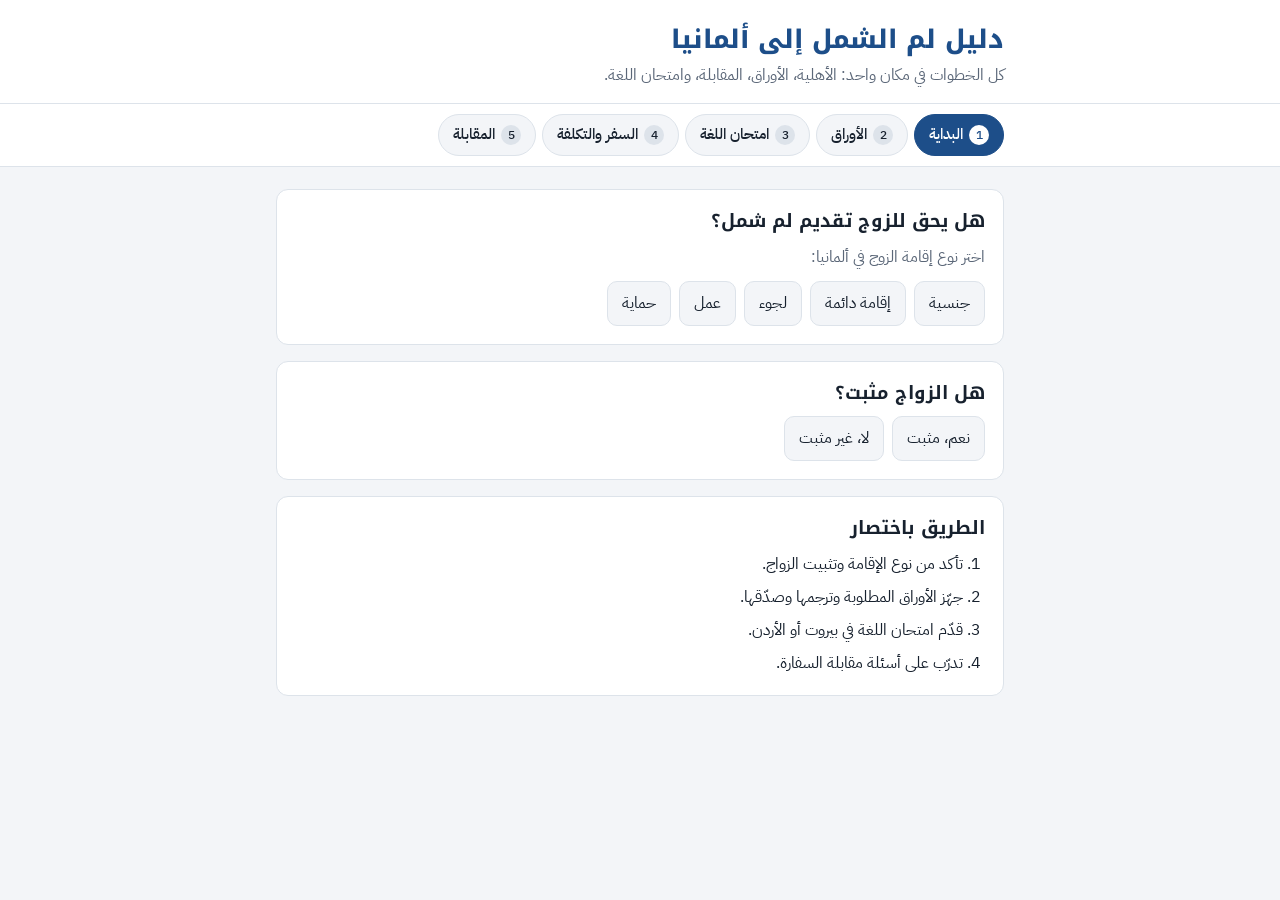
==== lam-shamel/index.html @ 8b8ff4df "إضافة دليل لم الشمل كصفحة مستقلة Co-Authored-By: Claude Opus 5.5 <noreply@anthropic.com> Claude-Sess" ====
<!doctype html>
<html lang="ar" dir="rtl">
<head>
<meta charset="utf-8">
<meta name="viewport" content="width=device-width, initial-scale=1, viewport-fit=cover">
<title>دليل لم الشمل</title>
<meta name="claude:viewport-fit-sides" content="cover">
<link rel="preconnect" href="https://fonts.googleapis.com">
<link rel="stylesheet" href="https://fonts.googleapis.com/css2?family=IBM+Plex+Sans+Arabic:wght@400;500;700&family=Noto+Kufi+Arabic:wght@600;800&display=swap">
<style>
/* Layout: one narrow column, sticky tab bar, each tab = one step of the file */
:root{
  --bg:#f3f5f8; --card:#ffffff; --fg:#17212e; --muted:#5b6778; --line:#dde3ea;
  --ink:#1d4e89; --ink-soft:#e5eef9; --stamp:#b3261e; --stamp-soft:#fbe9e7;
  --ok:#1f7a4d; --ok-soft:#e3f4ea; --warn:#946200; --warn-soft:#fdf3d8;
  --f-display:"Noto Kufi Arabic","IBM Plex Sans Arabic",Tahoma,sans-serif;
  --f-body:"IBM Plex Sans Arabic",Tahoma,"Segoe UI",sans-serif;
}
@media (prefers-color-scheme: dark){:root:not([data-theme="light"]){
  --bg:#10161f; --card:#18212d; --fg:#e8edf3; --muted:#9aa7b8; --line:#2a3646;
  --ink:#7fb0ec; --ink-soft:#1c2c42; --stamp:#f08a80; --stamp-soft:#3a1f1d;
  --ok:#6fcf9b; --ok-soft:#173326; --warn:#e6c062; --warn-soft:#33290f; color-scheme:dark}}
:root[data-theme="dark"]{
  --bg:#10161f; --card:#18212d; --fg:#e8edf3; --muted:#9aa7b8; --line:#2a3646;
  --ink:#7fb0ec; --ink-soft:#1c2c42; --stamp:#f08a80; --stamp-soft:#3a1f1d;
  --ok:#6fcf9b; --ok-soft:#173326; --warn:#e6c062; --warn-soft:#33290f; color-scheme:dark}
*{box-sizing:border-box}
body{background:var(--bg);color:var(--fg);font-family:var(--f-body);font-size:16px;line-height:1.7;direction:rtl}
body::before{content:"";position:fixed;inset:0 0 auto;height:env(safe-area-inset-top,0px);z-index:10;background:var(--card)}
.wrap{max-width:760px;margin:0 auto;padding-left:max(16px,env(safe-area-inset-left,0px));padding-right:max(16px,env(safe-area-inset-right,0px))}
header.top{background:var(--card);border-bottom:1px solid var(--line)}
header.top .wrap{padding-block:22px 14px}
h1,h2,h3{font-family:var(--f-display);text-wrap:balance;margin:0;line-height:1.4}
h1{font-size:1.6rem;font-weight:800;color:var(--ink)}
.sub{color:var(--muted);margin:4px 0 0}
nav.tabs{position:sticky;top:env(safe-area-inset-top,0px);z-index:5;background:var(--card);border-bottom:1px solid var(--line)}
nav.tabs .wrap{display:flex;gap:6px;overflow-x:auto;padding-block:10px;scrollbar-width:none}
nav.tabs button{flex:0 0 auto;font:inherit;font-weight:500;font-size:.95rem;border:1px solid var(--line);background:var(--bg);color:var(--fg);padding:7px 14px;border-radius:999px;cursor:pointer;display:flex;gap:6px;align-items:center}
nav.tabs button .n{font-size:.75rem;background:var(--line);border-radius:999px;width:20px;height:20px;display:grid;place-items:center}
nav.tabs button[aria-selected="true"]{background:var(--ink);color:var(--card);border-color:var(--ink)}
nav.tabs button[aria-selected="true"] .n{background:var(--card);color:var(--ink)}
button:focus-visible,select:focus-visible,input:focus-visible{outline:3px solid var(--ink);outline-offset:2px}
main .wrap{padding-block:22px 48px;display:flex;flex-direction:column;gap:18px}
section[role=tabpanel]{display:flex;flex-direction:column;gap:16px}
.card{background:var(--card);border:1px solid var(--line);border-radius:12px;padding:18px}
.card h2{font-size:1.15rem;margin-bottom:10px}
.lead{font-size:1.05rem;margin:0}
.muted{color:var(--muted)}
.chips{display:flex;flex-wrap:wrap;gap:8px}
.chip{border:1px solid var(--line);background:var(--bg);color:var(--fg);font:inherit;padding:8px 14px;border-radius:10px;cursor:pointer}
.chip[aria-pressed="true"]{border-color:var(--ink);background:var(--ink-soft);color:var(--ink);font-weight:700}
.result{margin-top:14px;padding:12px 14px;border-radius:10px;font-weight:500}
.result.ok{background:var(--ok-soft);color:var(--ok)}
.result.no{background:var(--stamp-soft);color:var(--stamp)}
.note{background:var(--warn-soft);color:var(--warn);border-radius:10px;padding:10px 14px;font-size:.95rem}
.price-row{display:grid;grid-template-columns:repeat(auto-fit,minmax(200px,1fr));gap:12px}
.price{border:1px solid var(--line);border-radius:10px;padding:14px;display:flex;flex-direction:column;gap:2px}
.price b{font-family:var(--f-display);font-size:1.5rem;color:var(--ink);font-variant-numeric:tabular-nums}
.progress{display:flex;align-items:center;gap:12px}
.bar{flex:1;height:10px;background:var(--line);border-radius:99px;overflow:hidden}
.bar i{display:block;height:100%;background:var(--ok);width:0;transition:width .3s}
.group h3{font-size:1rem;color:var(--muted);margin:6px 0 8px}
.check{display:flex;gap:12px;align-items:flex-start;padding:12px 0;border-top:1px solid var(--line);cursor:pointer}
.check:first-of-type{border-top:0}
.check input{width:22px;height:22px;margin-top:3px;accent-color:var(--ok);flex:0 0 auto}
.check .t{font-weight:700}
.check .d{color:var(--muted);font-size:.93rem}
.check.done .t{text-decoration:line-through;color:var(--muted)}
.tag{display:inline-block;font-size:.75rem;font-weight:500;background:var(--warn-soft);color:var(--warn);border-radius:6px;padding:0 8px;margin-inline-start:6px}
.btn{font:inherit;font-weight:500;border:1px solid var(--ink);background:var(--ink);color:var(--card);padding:9px 18px;border-radius:10px;cursor:pointer}
.btn.ghost{background:transparent;color:var(--ink)}
.btn:disabled{opacity:.4;cursor:default}
.qcard{text-align:center;padding:28px 18px}
.qnum{color:var(--muted);font-size:.9rem}
.qtext{font-family:var(--f-display);font-size:1.45rem;font-weight:600;margin:10px 0 18px;min-height:2.6em;display:grid;place-items:center}
.qcard textarea{width:100%;font:inherit;border:1px solid var(--line);background:var(--bg);color:var(--fg);border-radius:10px;padding:10px;min-height:70px;resize:vertical}
.qnav{display:flex;justify-content:space-between;gap:10px;margin-top:14px}
ol.qlist{margin:0;padding-inline-start:22px;display:flex;flex-direction:column;gap:6px}
.field{display:flex;flex-direction:column;gap:6px}
.field label{font-weight:500;font-size:.95rem}
.exams{display:grid;gap:12px}
.exam{border:1px solid var(--line);border-radius:12px;padding:14px;display:grid;grid-template-columns:1fr auto;gap:4px 12px;background:var(--card)}
.exam .name{font-weight:700}
.exam .cost{font-family:var(--f-display);font-size:1.35rem;color:var(--ink);font-variant-numeric:tabular-nums;grid-row:span 2;align-self:center}
.exam .when{font-size:.92rem}
.exam .parts{grid-column:1/-1;font-size:.88rem;color:var(--muted);border-top:1px dashed var(--line);padding-top:6px;margin-top:4px}
.exam.na{opacity:.6}
.pill{display:inline-block;font-size:.78rem;border-radius:99px;padding:1px 10px;font-weight:500}
.pill.ok{background:var(--ok-soft);color:var(--ok)}
.pill.soon{background:var(--warn-soft);color:var(--warn)}
.pill.no{background:var(--stamp-soft);color:var(--stamp)}
.tbl{overflow-x:auto}
table{width:100%;border-collapse:collapse;font-size:.93rem}
th,td{text-align:right;padding:9px 8px;border-bottom:1px solid var(--line);vertical-align:top}
th{color:var(--muted);font-weight:500;font-size:.85rem}
td.num{font-variant-numeric:tabular-nums;font-weight:700;white-space:nowrap}
.calc{display:grid;grid-template-columns:repeat(auto-fit,minmax(200px,1fr));gap:12px}
select,input[type=number]{font:inherit;border:1px solid var(--line);background:var(--bg);color:var(--fg);border-radius:10px;padding:9px 10px;width:100%}
.total{display:flex;flex-direction:column;gap:4px;margin-top:16px;padding:16px;border-radius:12px;background:var(--ink-soft)}
.total .line{display:flex;justify-content:space-between;gap:10px;font-size:.95rem}
.total .sum{font-family:var(--f-display);font-size:1.8rem;color:var(--ink);font-variant-numeric:tabular-nums;border-top:1px solid var(--line);padding-top:8px;margin-top:4px;display:flex;justify-content:space-between}
@media (prefers-reduced-motion:reduce){*{transition:none!important}}
</style>
<style>body{margin:0}[hidden]{display:none!important}</style>
</head>
<body>

<header class="top"><div class="wrap">
  <h1>دليل لم الشمل إلى ألمانيا</h1>
  <p class="sub">كل الخطوات في مكان واحد: الأهلية، الأوراق، المقابلة، وامتحان اللغة.</p>
</div></header>

<nav class="tabs" aria-label="الأقسام"><div class="wrap" role="tablist">
  <button role="tab" id="t-start" data-tab="start" aria-selected="true"><span class="n">1</span>البداية</button>
  <button role="tab" id="t-docs" data-tab="docs" aria-selected="false"><span class="n">2</span>الأوراق</button>
  <button role="tab" id="t-lang" data-tab="lang" aria-selected="false"><span class="n">3</span>امتحان اللغة</button>
  <button role="tab" id="t-trip" data-tab="trip" aria-selected="false"><span class="n">4</span>السفر والتكلفة</button>
  <button role="tab" id="t-int" data-tab="int" aria-selected="false"><span class="n">5</span>المقابلة</button>
</div></nav>

<main><div class="wrap">

<!-- 1 START -->
<section role="tabpanel" id="p-start">
  <div class="card">
    <h2>هل يحق للزوج تقديم لم شمل؟</h2>
    <p class="muted" style="margin:0 0 10px">اختر نوع إقامة الزوج في ألمانيا:</p>
    <div class="chips" id="resChips"></div>
    <div id="resResult" class="result" hidden></div>
  </div>
  <div class="card">
    <h2>هل الزواج مثبت؟</h2>
    <div class="chips" id="marChips">
      <button class="chip" id="mar-yes" data-v="yes" aria-pressed="false">نعم، مثبت</button>
      <button class="chip" id="mar-no" data-v="no" aria-pressed="false">لا، غير مثبت</button>
    </div>
    <div id="marYes" class="result ok" hidden>ممتاز. ستحتاج صورة عن <b>صك أو قرار الزواج</b>. تابع إلى قسم الأوراق.</div>
    <div id="marNo" hidden style="margin-top:14px">
      <p style="margin:0 0 10px">يجب تثبيت الزواج أولاً. يوجد خياران:</p>
      <div class="price-row">
        <div class="price"><span>وكالة سفارة</span><b>250$</b><span class="muted">خدمة تثبيت زواج</span></div>
        <div class="price"><span>وكالة نوتار</span><b>850$</b><span class="muted">خدمة تثبيت زواج</span></div>
      </div>
    </div>
  </div>
  <div class="card">
    <h2>الطريق باختصار</h2>
    <ol class="qlist">
      <li>تأكد من نوع الإقامة وتثبيت الزواج.</li>
      <li>جهّز الأوراق المطلوبة وترجمها وصدّقها.</li>
      <li>قدّم امتحان اللغة في بيروت أو الأردن.</li>
      <li>تدرّب على أسئلة مقابلة السفارة.</li>
    </ol>
  </div>
</section>

<!-- 2 DOCS -->
<section role="tabpanel" id="p-docs" hidden>
  <div class="card">
    <div class="progress"><b id="docCount">0 / 0</b><div class="bar"><i id="docBar"></i></div></div>
    <p class="muted" style="margin:8px 0 0;font-size:.9rem">علّم على كل ورقة تجهزت. تبقى العلامات محفوظة على جهازك.</p>
  </div>
  <div id="docGroups" style="display:flex;flex-direction:column;gap:16px"></div>
  <div class="note">معظم الأوراق تحتاج: <b>ترجمة</b> + <b>تصديق الخارجية</b>. بيان الزواج والبيان العائلي يحتاجان أيضاً <b>تصديق السفارة الألمانية في بيروت</b>.</div>
</section>

<!-- 3 LANG -->
<section role="tabpanel" id="p-lang" hidden>
  <div class="card">
    <h2>ابحث عن امتحان</h2>
    <div class="field"><label>المستوى</label><div class="chips" id="lvlChips"></div></div>
    <div class="field" style="margin-top:12px"><label>المكان</label><div class="chips" id="placeChips"></div></div>
  </div>
  <div class="exams" id="examList"></div>
  <div class="card">
    <h2>ماذا يشمل السعر؟</h2>
    <div class="tbl"><table>
      <thead><tr><th>المعهد</th><th>يشمل</th><th>إضافات / خصومات</th></tr></thead>
      <tbody id="inclBody"></tbody>
    </table></div>
  </div>
  <div class="note">صلاحية شهادة اللغة <b>سنة واحدة</b> في جميع المعاهد.</div>
</section>

<!-- 4 TRIP -->
<section role="tabpanel" id="p-trip" hidden>
  <div class="card">
    <h2>احسب التكلفة التقريبية</h2>
    <div class="calc">
      <div class="field"><label for="cLvl">المستوى</label><select id="cLvl"></select></div>
      <div class="field"><label for="cInst">المعهد والمكان</label><select id="cInst"></select></div>
      <div class="field" id="fRoom"><label for="cRoom">المبيت في لبنان</label>
        <select id="cRoom"><option value="150">غرفة مفردة (150$)</option><option value="125">غرفة مشتركة بنات (125$)</option></select></div>
      <div class="field" id="fBus" hidden><label for="cBus">المواصلات للأردن</label>
        <select id="cBus"><option value="30">باصات (30$)</option><option value="100">سيارة ركاب (100$)</option></select></div>
      <div class="field" id="fNights" hidden><label for="cNights">عدد الليالي بالفندق</label>
        <input type="number" id="cNights" min="0" max="10" value="1"></div>
    </div>
    <div class="total" id="total"></div>
    <p class="muted" style="font-size:.85rem;margin:8px 0 0">تقدير فقط حسب الأسعار في الملف. لا يشمل الإضافات الاختيارية (نتيجة مستعجلة، مرافق).</p>
  </div>
  <div class="card">
    <h2>لبنان</h2>
    <p style="margin:0">الانطلاق الساعة 3 عصراً قبل الامتحان بيوم، استلام الفندق، ثم التوجه لمركز الفحص صباح اليوم التالي.</p>
    <div class="price-row" style="margin-top:12px">
      <div class="price"><span>غرفة مفردة</span><b>150$</b><span class="muted">سفر + مبيت</span></div>
      <div class="price"><span>غرفة مشتركة (بنات)</span><b>125$</b><span class="muted">سفر + مبيت</span></div>
    </div>
  </div>
  <div class="card">
    <h2>الأردن</h2>
    <div class="tbl"><table><tbody>
      <tr><td>تصريح الدخول</td><td class="num">130$</td></tr>
      <tr><td>مواصلات ذهاب وإياب</td><td class="num">باص 30$ · سيارة 100$</td></tr>
      <tr><td>الفندق (مع الفطور)</td><td class="num">50$ / ليلة</td></tr>
      <tr><td>مواصلات داخلية</td><td class="num">25$</td></tr>
    </tbody></table></div>
  </div>
</section>

<!-- 5 INTERVIEW -->
<section role="tabpanel" id="p-int" hidden>
  <div class="card qcard">
    <div class="qnum" id="qNum"></div>
    <div class="qtext" id="qText"></div>
    <textarea id="qAns" placeholder="اكتبي جوابك هنا للتدريب (يُحفظ على جهازك)"></textarea>
    <div class="qnav">
      <button class="btn ghost" id="qPrev">→ السابق</button>
      <button class="btn" id="qNext">التالي ←</button>
    </div>
  </div>
  <div class="card">
    <h2>كل الأسئلة</h2>
    <ol class="qlist" id="qAll"></ol>
  </div>
  <div class="note">جاوبي بصدق وبنفس المعلومات الموجودة في الأوراق. ركّزي على التواريخ: تاريخ تثبيت الزواج، وتاريخ دخول الزوج لألمانيا.</div>
</section>

</div></main>

<script>
const store={get(k,d){try{const v=localStorage.getItem(k);return v?JSON.parse(v):d}catch(e){return d}},set(k,v){try{localStorage.setItem(k,JSON.stringify(v))}catch(e){}}};

/* Tabs */
const tabs=[...document.querySelectorAll('[role=tab]')];
function openTab(id){tabs.forEach(t=>{const on=t.dataset.tab===id;t.setAttribute('aria-selected',on);document.getElementById('p-'+t.dataset.tab).hidden=!on});store.set('tab',id)}
tabs.forEach(t=>t.onclick=()=>{openTab(t.dataset.tab);window.scrollTo({top:0})});
openTab(store.get('tab','start'));

/* 1. Eligibility */
const RES=[["جنسية",1],["إقامة دائمة",1],["لجوء",1],["عمل",1],["حماية",0]];
const resChips=document.getElementById('resChips'),resResult=document.getElementById('resResult');
RES.forEach(([n,ok],i)=>{const b=document.createElement('button');b.className='chip';b.id='res-'+i;b.textContent=n;b.setAttribute('aria-pressed','false');
  b.onclick=()=>{[...resChips.children].forEach(c=>c.setAttribute('aria-pressed',c===b));resResult.hidden=false;
    resResult.className='result '+(ok?'ok':'no');resResult.textContent=ok?'نعم، يحق له تقديم لم شمل.':'للأسف، أصحاب إقامة الحماية غير مشمولين بلم الشمل.'};resChips.appendChild(b)});
document.querySelectorAll('#marChips .chip').forEach(b=>b.onclick=()=>{document.querySelectorAll('#marChips .chip').forEach(c=>c.setAttribute('aria-pressed',c===b));
  document.getElementById('marYes').hidden=b.dataset.v!=='yes';document.getElementById('marNo').hidden=b.dataset.v!=='no'});

/* 2. Documents */
const DOCS=[
 ["أوراق الزوجة",[
  ["صك الزواج","صادر من المحكمة الشرعية، مترجم، ومصدق خارجية"],
  ["الوكالات (إن وجدت)","مترجمة ومصدقة خارجية — لتثبيت الزواج إن لم يكن مثبتاً"],
  ["بيان زواج","مترجم، مصدق خارجية، ومصدق السفارة الألمانية في بيروت"],
  ["بيان عائلي","مترجم، مصدق خارجية، ومصدق السفارة الألمانية في بيروت"],
  ["بيان ولادة للزوجة","مترجم، ومصدق خارجية"],
  ["إخراج قيد فردي للزوجة","مترجم، ومصدق خارجية"],
  ["أوراق الطلاق السابق (إن وجد)","قرار طلاق + بيان طلاق، مترجمين ومصدقين خارجية والسفارة. للزوجة أو للزوج"]]],
 ["أوراق الزوج (من ألمانيا)",[
  ["شهادة السكن (Meldebescheinigung)","حديثة، تاريخها أقل من 6 شهور"],
  ["عقد البيت","المساحة 17 متر مربع للشخص الواحد على الأقل"],
  ["إثبات الشخصية","هوية ألمانية، أو جواز ألماني للمجنّس + شهادة التجنيس"],
  ["بيان حركة","لبيان تواريخ الدخول والخروج"],
  ["إثبات العمل","عقد العمل وبيان الراتب","إقامة دائمة ولجوء"],
  ["البيشايد (Bescheid)","لأصحاب الإقامة الدائمة واللجوء","إقامة دائمة ولجوء"]]]];
let done=store.get('docs',{});
const docGroups=document.getElementById('docGroups');let total=0;
DOCS.forEach(([g,items],gi)=>{const c=document.createElement('div');c.className='card group';c.innerHTML='<h3>'+g+'</h3>';
  items.forEach(([t,d,tag],i)=>{total++;const id='doc-'+gi+'-'+i;const l=document.createElement('label');l.className='check';
    l.innerHTML='<input type="checkbox" id="'+id+'"><div><div class="t">'+t+(tag?'<span class="tag">'+tag+'</span>':'')+'</div><div class="d">'+d+'</div></div>';
    const cb=l.querySelector('input');cb.checked=!!done[id];l.classList.toggle('done',cb.checked);
    cb.onchange=()=>{done[id]=cb.checked;l.classList.toggle('done',cb.checked);store.set('docs',done);upd()};c.appendChild(l)});
  docGroups.appendChild(c)});
function upd(){const n=Object.values(done).filter(Boolean).length;document.getElementById('docCount').textContent=n+' / '+total;document.getElementById('docBar').style.width=(n/total*100)+'%'}
upd();

/* 3. Language exams */
const EX=[
 ["A1","غوتة","بيروت",260,"متاح شهر 12 (2026) وشهر 1 (2027)","ok",""],
 ["A1","غوتة","الأردن",240,"غير متاح حالياً، سيفتح قريباً لعام 2027","soon",""],
 ["A1","ÖSD","بيروت",400,"شهر 11 و 12 (2027)","ok","قسم محادثة أو كتابي فقط: 300$"],
 ["A1","ÖSD","الأردن",250,"شهر 11 و 12 (2027)","ok","قسم محادثة: 110$ · قسم كتابي: 180$"],
 ["A2","غوتة","بيروت",280,"متاح شهر 12 (2026) وشهر 1 (2027)","ok",""],
 ["A2","غوتة","الأردن",260,"متاح شهر 12 (2026)","ok",""],
 ["A2","ÖSD","بيروت",420,"شهر 11 و 12 (2027)","ok","قسم كتابي أو محادثة فقط: 300$"],
 ["A2","ÖSD","الأردن",null,"غير متاح","no",""],
 ["B1","غوتة","بيروت",300,"متاح شهر 1 (2027)","ok","أول قسم: 140$ · كل قسم إضافي: 110$"],
 ["B1","غوتة","الأردن",260,"غير متاح حالياً، مواعيد لعام 2027","soon","أول قسم: 140$ · كل قسم إضافي: 105$"],
 ["B1","ÖSD","بيروت",420,"شهر 11 و 12 (2027)","ok","شفهي: 295$ · كتابي: قسم 235$، قسمين 325$، ثلاثة 375$"],
 ["B1","ÖSD","الأردن",275,"متاح","ok","أول قسم: 150$ · قسمين: 190$ · 3 أقسام: 235$"],
 ["B2","غوتة","بيروت",340,"متاح شهر 1 (2027)","ok","أول قسم: 160$ · كل قسم إضافي: 120$"],
 ["B2","غوتة","الأردن",300,"غير متاح حالياً، مواعيد لعام 2027","soon","أول قسم: 140$ · كل قسم إضافي: 105$"],
 ["B2","ÖSD","بيروت",475,"شهر 11 و 12 (2026)","ok","لا يمكن تقديم أقسام منفصلة"],
 ["B2","ÖSD","الأردن",300,"متاح","ok","أول قسم: 150$ · قسمين: 260$"]];
const PILL={ok:"متاح",soon:"قريباً",no:"غير متاح"};
let lvl=store.get('lvl','A1'),place=store.get('place','الكل');
function chipRow(el,vals,cur,set){el.innerHTML='';vals.forEach(v=>{const b=document.createElement('button');b.className='chip';b.id=el.id+'-'+v;b.textContent=v;b.setAttribute('aria-pressed',v===cur);b.onclick=()=>set(v);el.appendChild(b)})}
function renderEx(){
  chipRow(document.getElementById('lvlChips'),["A1","A2","B1","B2"],lvl,v=>{lvl=v;store.set('lvl',v);renderEx()});
  chipRow(document.getElementById('placeChips'),["الكل","بيروت","الأردن"],place,v=>{place=v;store.set('place',v);renderEx()});
  const list=document.getElementById('examList');list.innerHTML='';
  EX.filter(e=>e[0]===lvl&&(place==='الكل'||e[2]===place)).sort((a,b)=>(a[3]??1e9)-(b[3]??1e9)).forEach(e=>{
    const d=document.createElement('div');d.className='exam'+(e[5]==='no'?' na':'');
    d.innerHTML='<div class="name">'+e[1]+' — '+e[2]+' <span class="pill '+e[5]+'">'+PILL[e[5]]+'</span></div><div class="cost">'+(e[3]?e[3]+'$':'—')+'</div><div class="when muted">'+e[4]+'</div>'+(e[6]?'<div class="parts">تقديم أقسام منفصلة: '+e[6]+'</div>':'');
    list.appendChild(d)})}
renderEx();
const INCL=[["غوتة بيروت","رسوم الامتحان","تصريح دخول لبنان مجاناً. يرسل المعهد استمارة قبل 10 أيام لتعبئتها للتراخيص"],
 ["غوتة الأردن","رسوم الامتحان","—"],
 ["ÖSD بيروت","التسجيل + تصريح الدخول + استلام الشهادة","+90$ نتيجة مستعجلة · +85$ لإضافة مرافق · −85$ إن لم ترغب بتصريح الدخول"],
 ["ÖSD الأردن","التسجيل للامتحان فقط","+30$ للحصول على الشهادة واستلامها"]];
document.getElementById('inclBody').innerHTML=INCL.map(r=>'<tr><td><b>'+r[0]+'</b></td><td>'+r[1]+'</td><td>'+r[2]+'</td></tr>').join('');

/* 4. Cost calculator */
const cLvl=document.getElementById('cLvl'),cInst=document.getElementById('cInst');
cLvl.innerHTML=["A1","A2","B1","B2"].map(v=>'<option>'+v+'</option>').join('');
function fillInst(){const opts=EX.filter(e=>e[0]===cLvl.value&&e[3]);const prev=cInst.value;
  cInst.innerHTML=opts.map(e=>'<option value="'+e[1]+'|'+e[2]+'">'+e[1]+' — '+e[2]+' ('+e[3]+'$)</option>').join('');
  if([...cInst.options].some(o=>o.value===prev))cInst.value=prev;calc()}
function calc(){const [inst,pl]=cInst.value.split('|');const e=EX.find(x=>x[0]===cLvl.value&&x[1]===inst&&x[2]===pl);
  const jo=pl==='الأردن';document.getElementById('fRoom').hidden=jo;document.getElementById('fBus').hidden=!jo;document.getElementById('fNights').hidden=!jo;
  const lines=[["رسوم الامتحان ("+inst+" "+pl+")",e[3]]];
  if(jo){const n=Math.max(0,Math.min(10,+document.getElementById('cNights').value||0));
    lines.push(["تصريح دخول الأردن",130],["مواصلات ذهاب وإياب",+document.getElementById('cBus').value],["الفندق: "+n+" ليلة × 50$",n*50],["مواصلات داخلية",25]);
    if(inst==='ÖSD')lines.push(["استلام الشهادة (ÖSD الأردن)",30])}
  else lines.push(["السفر والمبيت في لبنان",+document.getElementById('cRoom').value]);
  const sum=lines.reduce((a,l)=>a+l[1],0);
  document.getElementById('total').innerHTML=lines.map(l=>'<div class="line"><span>'+l[0]+'</span><span>'+l[1]+'$</span></div>').join('')+'<div class="sum"><span>المجموع</span><span>'+sum+'$</span></div>'}
cLvl.onchange=fillInst;['cInst','cRoom','cBus','cNights'].forEach(id=>document.getElementById(id).addEventListener('input',calc));
fillInst();

/* 5. Interview */
const Q=["شو اسم زوجك؟","قديش مواليده؟","وين ثبتو الزواج تبعكم؟","إيمتى ثبتو الزواج بالمحكمة؟ / خارج المحكمة؟","مين كان وكيلك؟","مين وكيل زوجك؟","قديش كان مهرك؟","مين بيصرف عليكي؟","كيف تعرفتي على زوجك؟","صار في حفلة خطبة أو زواج؟","شو بيشتغل زوجك؟","قديش بيقبض؟","وين ساكن زوجك؟","إلك قرايبين بألمانيا؟","ناوية تشتغلي؟","إيمتى دخل زوجك لألمانيا أول مرة؟","تزوجتو بشكل فعلي؟"];
let qi=0,ans=store.get('ans',{});const qAns=document.getElementById('qAns');
function showQ(){document.getElementById('qNum').textContent='سؤال '+(qi+1)+' من '+Q.length;document.getElementById('qText').textContent=Q[qi];
  qAns.value=ans[qi]||'';document.getElementById('qPrev').disabled=qi===0;document.getElementById('qNext').disabled=qi===Q.length-1}
qAns.oninput=()=>{ans[qi]=qAns.value;store.set('ans',ans)};
document.getElementById('qPrev').onclick=()=>{qi--;showQ()};document.getElementById('qNext').onclick=()=>{qi++;showQ()};
document.getElementById('qAll').innerHTML=Q.map((q,i)=>'<li><a href="#" data-i="'+i+'" style="color:inherit">'+q+'</a></li>').join('');
document.getElementById('qAll').onclick=e=>{const a=e.target.closest('a');if(!a)return;e.preventDefault();qi=+a.dataset.i;showQ();window.scrollTo({top:0,behavior:'smooth'})};
showQ();
</script>

</body>
</html>
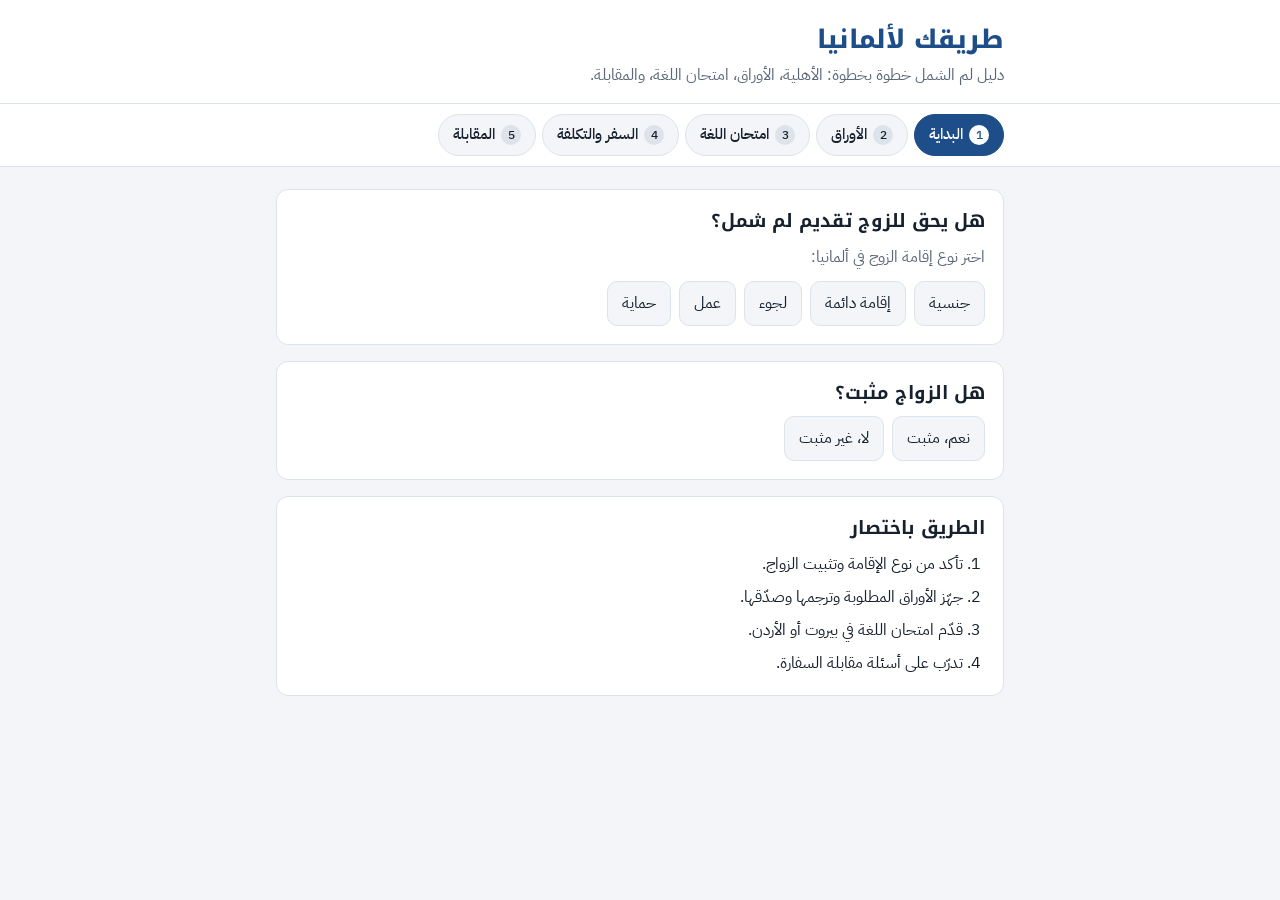
==== commit b3312b98: "تغيير اسم الدليل إلى طريقك لألمانيا Co-Authored-By: Claude Opus 5.5 <noreply@anthropic.com> Claude-S" ====
--- a/lam-shamel/index.html
+++ b/lam-shamel/index.html
@@ -3,7 +3,7 @@
 <head>
 <meta charset="utf-8">
 <meta name="viewport" content="width=device-width, initial-scale=1, viewport-fit=cover">
-<title>دليل لم الشمل</title>
+<title>طريقك لألمانيا</title>
 <meta name="claude:viewport-fit-sides" content="cover">
 <link rel="preconnect" href="https://fonts.googleapis.com">
 <link rel="stylesheet" href="https://fonts.googleapis.com/css2?family=IBM+Plex+Sans+Arabic:wght@400;500;700&family=Noto+Kufi+Arabic:wght@600;800&display=swap">
@@ -106,8 +106,8 @@
 <body>
 
 <header class="top"><div class="wrap">
-  <h1>دليل لم الشمل إلى ألمانيا</h1>
-  <p class="sub">كل الخطوات في مكان واحد: الأهلية، الأوراق، المقابلة، وامتحان اللغة.</p>
+  <h1>طريقك لألمانيا</h1>
+  <p class="sub">دليل لم الشمل خطوة بخطوة: الأهلية، الأوراق، امتحان اللغة، والمقابلة.</p>
 </div></header>
 
 <nav class="tabs" aria-label="الأقسام"><div class="wrap" role="tablist">
